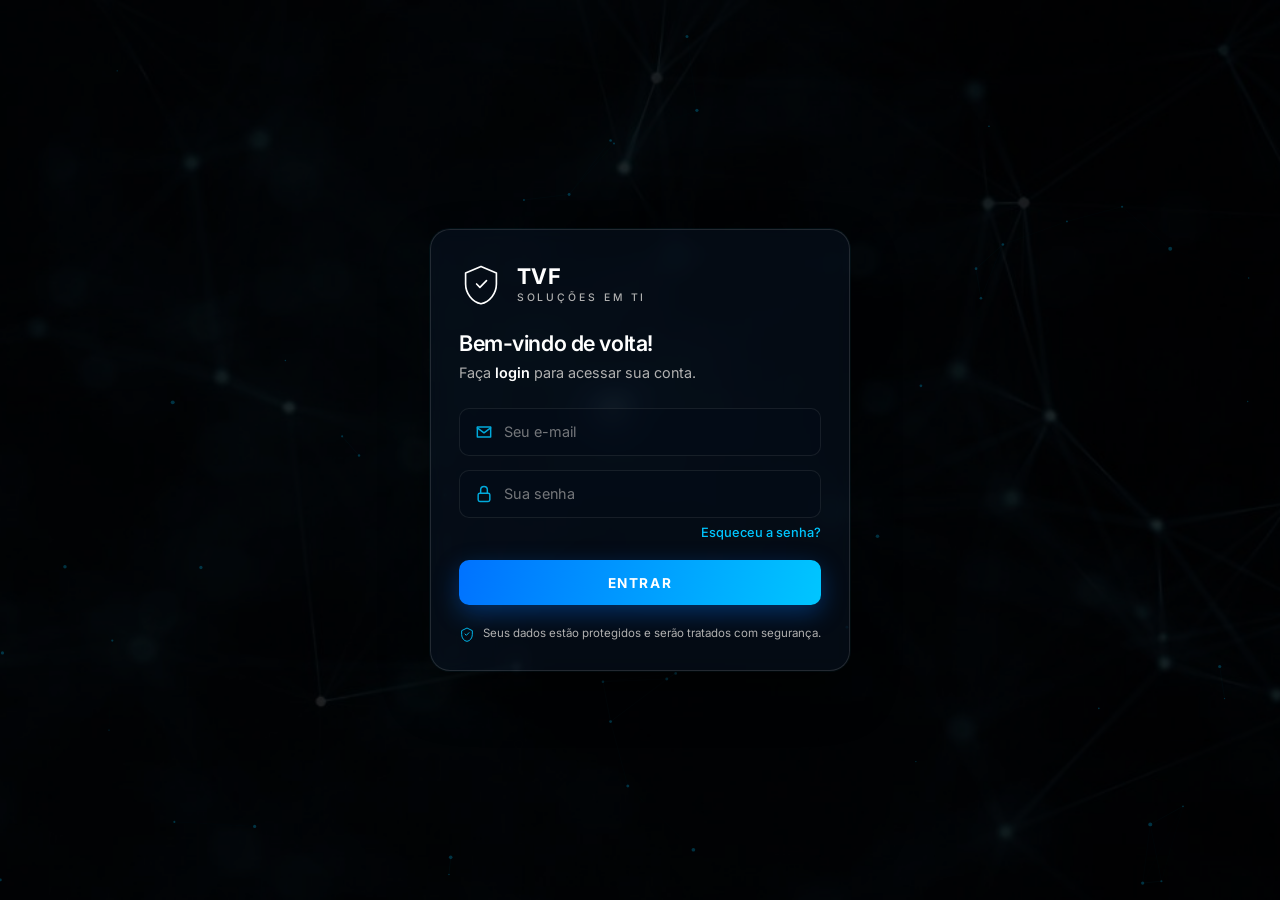
==== login/index.html @ 6c6b31e8 "nova página de login" ====
<!DOCTYPE html>
<html lang="pt-BR">
  <head>
    <meta charset="UTF-8" />
    <meta name="viewport" content="width=device-width, initial-scale=1.0" />
    <title>Login — TVF</title>
    <link rel="preconnect" href="https://fonts.googleapis.com" />
    <link rel="preconnect" href="https://fonts.gstatic.com" crossorigin />
    <link
      href="https://fonts.googleapis.com/css2?family=Inter:wght@400;500;600;700&display=swap"
      rel="stylesheet"
    />
    <link rel="stylesheet" href="style.css" />
  </head>
  <body>
    <div class="page">
      <div class="page__bg" aria-hidden="true">
        <div class="page__bg-image"></div>
        <div class="page__bg-overlay"></div>
        <canvas id="network-canvas" class="page__canvas"></canvas>
      </div>

      <main class="shell">
        <article class="card" id="login-card">
          <header class="card__brand">
            <div class="brand-mark" aria-hidden="true">
              <svg viewBox="0 0 40 40" fill="none" xmlns="http://www.w3.org/2000/svg">
                <path
                  d="M20 4L6 10v10c0 8.5 6 16.4 14 18 8-1.6 14-9.5 14-18V10L20 4z"
                  stroke="currentColor"
                  stroke-width="1.5"
                  stroke-linejoin="round"
                />
                <path
                  d="M16 20l3 3 6-6"
                  stroke="currentColor"
                  stroke-width="1.5"
                  stroke-linecap="round"
                  stroke-linejoin="round"
                />
              </svg>
            </div>
            <div class="brand-text">
              <span class="brand-text__title">TVF</span>
              <span class="brand-text__tag">Soluções em TI</span>
            </div>
          </header>

          <h1 class="card__title">Bem-vindo de volta!</h1>
          <p class="card__subtitle">
            Faça <strong>login</strong> para acessar sua conta.
          </p>

          <form class="form" id="login-form" novalidate>
            <label class="field">
              <span class="sr-only">E-mail</span>
              <span class="field__icon" aria-hidden="true">
                <svg viewBox="0 0 24 24" fill="none" stroke="currentColor" stroke-width="1.75">
                  <path d="M4 6h16v12H4V6z" stroke-linejoin="round" />
                  <path d="M4 7l8 6 8-6" stroke-linecap="round" stroke-linejoin="round" />
                </svg>
              </span>
              <input
                type="email"
                name="email"
                class="field__input"
                placeholder="Seu e-mail"
                autocomplete="email"
                required
              />
            </label>

            <div class="field-block">
              <label class="field">
                <span class="sr-only">Senha</span>
                <span class="field__icon" aria-hidden="true">
                  <svg viewBox="0 0 24 24" fill="none" stroke="currentColor" stroke-width="1.75">
                    <rect x="5" y="11" width="14" height="10" rx="2" />
                    <path d="M8 11V7a4 4 0 0 1 8 0v4" stroke-linecap="round" />
                  </svg>
                </span>
                <input
                  type="password"
                  name="password"
                  class="field__input"
                  placeholder="Sua senha"
                  autocomplete="current-password"
                  required
                />
              </label>
              <a href="#" class="link-forgot">Esqueceu a senha?</a>
            </div>

            <button type="submit" class="btn-submit">Entrar</button>
          </form>

          <p class="card__security">
            <span class="card__security-icon" aria-hidden="true">
              <svg viewBox="0 0 24 24" fill="none" stroke="currentColor" stroke-width="1.5">
                <path d="M12 3l8 4v6c0 5-3.5 9.5-8 10-4.5-.5-8-5-8-10V7l8-4z" stroke-linejoin="round" />
                <path d="M9 12l2 2 4-4" stroke-linecap="round" stroke-linejoin="round" />
              </svg>
            </span>
            Seus dados estão protegidos e serão tratados com segurança.
        </article>
      </main>
    </div>

    <script src="script.js"></script>
  </body>
</html>
---- login/style.css ----
/* —— Base —— */
*,
*::before,
*::after {
  box-sizing: border-box;
}

:root {
  --bg-deep: #0b1a2b;
  --accent: #00c6ff;
  --accent-2: #0072ff;
  --text: #ffffff;
  --text-muted: #b0b0b0;
  --glass: rgba(11, 26, 43, 0.42);
  --glass-border: rgba(255, 255, 255, 0.12);
  --input-bg: rgba(5, 12, 22, 0.55);
  --radius-card: 20px;
  --radius-input: 10px;
  --shadow-card: 0 24px 48px rgba(0, 0, 0, 0.45), 0 0 0 1px rgba(0, 198, 255, 0.06);
  font-family: "Inter", system-ui, -apple-system, sans-serif;
}

html {
  height: 100%;
}

body {
  margin: 0;
  min-height: 100%;
  color: var(--text);
  background: var(--bg-deep);
  -webkit-font-smoothing: antialiased;
}

.sr-only {
  position: absolute;
  width: 1px;
  height: 1px;
  padding: 0;
  margin: -1px;
  overflow: hidden;
  clip: rect(0, 0, 0, 0);
  white-space: nowrap;
  border: 0;
}

/* —— Page layout —— */
.page {
  position: relative;
  min-height: 100vh;
  min-height: 100dvh;
  display: flex;
  align-items: center;
  justify-content: center;
  padding: 1.25rem;
  overflow-x: hidden;
}

.page__bg {
  position: fixed;
  inset: 0;
  z-index: 0;
}

.page__bg-image {
  position: absolute;
  inset: 0;
  background-color: var(--bg-deep);
  background-image: url("assets/background.png");
  background-size: cover;
  background-position: center;
  background-repeat: no-repeat;
}

.page__bg-overlay {
  position: absolute;
  inset: 0;
  background: rgba(0, 0, 0, 0.6);
  pointer-events: none;
}

.page__canvas {
  position: absolute;
  inset: 0;
  width: 100%;
  height: 100%;
  display: block;
  pointer-events: none;
  opacity: 0.55;
}

.shell {
  position: relative;
  z-index: 1;
  width: 100%;
  max-width: 420px;
}

/* —— Card (glass) —— */
.card {
  background: var(--glass);
  backdrop-filter: blur(10px);
  -webkit-backdrop-filter: blur(10px);
  border-radius: var(--radius-card);
  border: 1px solid var(--glass-border);
  box-shadow: var(--shadow-card);
  padding: 2rem 1.75rem 1.75rem;
  animation: card-in 0.75s ease forwards;
  opacity: 0;
}

@keyframes card-in {
  from {
    opacity: 0;
    transform: translateY(14px);
  }
  to {
    opacity: 1;
    transform: translateY(0);
  }
}

.card__brand {
  display: flex;
  align-items: center;
  gap: 0.85rem;
  margin-bottom: 1.5rem;
}

.brand-mark {
  width: 44px;
  height: 44px;
  color: var(--text);
  flex-shrink: 0;
}

.brand-mark svg {
  width: 100%;
  height: 100%;
}

.brand-text {
  display: flex;
  flex-direction: column;
  gap: 0.15rem;
}

.brand-text__title {
  font-size: 1.35rem;
  font-weight: 700;
  letter-spacing: 0.04em;
  line-height: 1.1;
}

.brand-text__tag {
  font-size: 0.65rem;
  font-weight: 500;
  letter-spacing: 0.28em;
  text-transform: uppercase;
  color: var(--text-muted);
}

.card__title {
  margin: 0 0 0.4rem;
  font-size: 1.35rem;
  font-weight: 600;
  letter-spacing: -0.02em;
}

.card__subtitle {
  margin: 0 0 1.5rem;
  font-size: 0.9rem;
  color: var(--text-muted);
  line-height: 1.45;
}

.card__subtitle strong {
  color: var(--text);
  font-weight: 600;
}

/* —— Form —— */
.form {
  display: flex;
  flex-direction: column;
  gap: 0.9rem;
}

.field {
  display: flex;
  align-items: center;
  gap: 0.65rem;
  padding: 0 0.85rem;
  min-height: 48px;
  background: var(--input-bg);
  border: 1px solid rgba(255, 255, 255, 0.08);
  border-radius: var(--radius-input);
  transition: border-color 0.2s ease, box-shadow 0.2s ease;
}

.field:focus-within {
  border-color: rgba(0, 198, 255, 0.35);
  box-shadow: 0 0 0 3px rgba(0, 198, 255, 0.12);
}

.field__icon {
  flex-shrink: 0;
  width: 20px;
  height: 20px;
  color: var(--accent);
  opacity: 0.85;
}

.field__icon svg {
  width: 100%;
  height: 100%;
  display: block;
}

.field__input {
  flex: 1;
  min-width: 0;
  border: 0;
  background: transparent;
  color: var(--text);
  font: inherit;
  font-size: 0.9rem;
  padding: 0.65rem 0;
  outline: none;
}

.field__input::placeholder {
  color: rgba(176, 176, 176, 0.65);
}

.field-block {
  display: flex;
  flex-direction: column;
  gap: 0.45rem;
}

.field-block .field {
  width: 100%;
}

.link-forgot {
  align-self: flex-end;
  font-size: 0.8rem;
  color: var(--accent);
  text-decoration: none;
  font-weight: 500;
  transition: opacity 0.2s ease, color 0.2s ease;
}

.link-forgot:hover {
  color: #33d4ff;
  text-decoration: underline;
}

.btn-submit {
  margin-top: 0.35rem;
  width: 100%;
  border: 0;
  border-radius: var(--radius-input);
  padding: 0.9rem 1rem;
  font: inherit;
  font-size: 0.85rem;
  font-weight: 700;
  letter-spacing: 0.12em;
  text-transform: uppercase;
  color: #fff;
  cursor: pointer;
  background: linear-gradient(105deg, var(--accent-2) 0%, var(--accent) 100%);
  box-shadow: 0 8px 24px rgba(0, 114, 255, 0.35);
  transition: transform 0.2s ease, box-shadow 0.2s ease, filter 0.2s ease;
}

.btn-submit:hover {
  transform: translateY(-2px);
  filter: brightness(1.08);
  box-shadow: 0 12px 32px rgba(0, 198, 255, 0.4);
}

.btn-submit:active {
  transform: translateY(0);
}

.btn-submit:focus-visible {
  outline: 2px solid var(--accent);
  outline-offset: 3px;
}

/* —— Security & footer —— */
.card__security {
  display: flex;
  align-items: flex-start;
  gap: 0.5rem;
  margin: 1.25rem 0 0;
  font-size: 0.72rem;
  line-height: 1.45;
  color: var(--text-muted);
}

.card__security-icon {
  flex-shrink: 0;
  width: 16px;
  height: 16px;
  color: var(--accent);
  margin-top: 0.05rem;
  opacity: 0.9;
}

.card__security-icon svg {
  width: 100%;
  height: 100%;
  display: block;
}

.card__footer {
  margin-top: 1.35rem;
  padding-top: 1.25rem;
  border-top: 1px solid rgba(255, 255, 255, 0.08);
  font-size: 0.85rem;
  color: var(--text-muted);
  text-align: center;
}

.card__footer .link-signup {
  margin-left: 0.25rem;
  color: var(--accent);
  font-weight: 600;
  text-decoration: underline;
  text-underline-offset: 3px;
}

.card__footer .link-signup:hover {
  color: #33d4ff;
}

/* —— Responsivo —— */
@media (max-width: 480px) {
  .card {
    padding: 1.5rem 1.25rem 1.35rem;
  }

  .card__title {
    font-size: 1.2rem;
  }

  .brand-text__title {
    font-size: 1.2rem;
  }
}

@media (min-width: 1366px) {
  .shell {
    max-width: 440px;
  }
}

@media (prefers-reduced-motion: reduce) {
  .card {
    animation: none;
    opacity: 1;
  }

  .btn-submit {
    transition: none;
  }

  .btn-submit:hover {
    transform: none;
  }
}
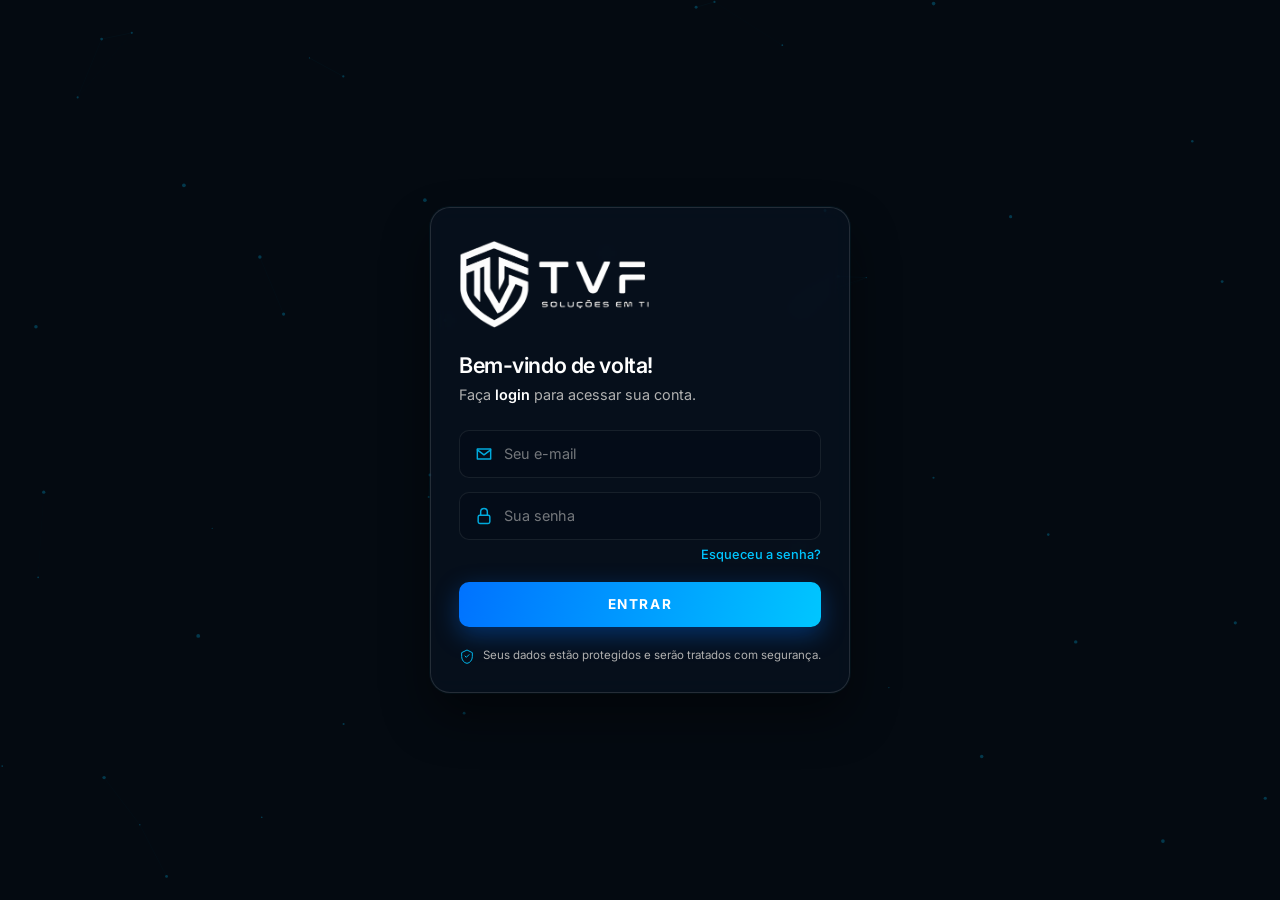
==== commit 7757a2ea: "adicionado página de abertura de  chamados" ====
--- a/login/index.html
+++ b/login/index.html
@@ -23,27 +23,7 @@
       <main class="shell">
         <article class="card" id="login-card">
           <header class="card__brand">
-            <div class="brand-mark" aria-hidden="true">
-              <svg viewBox="0 0 40 40" fill="none" xmlns="http://www.w3.org/2000/svg">
-                <path
-                  d="M20 4L6 10v10c0 8.5 6 16.4 14 18 8-1.6 14-9.5 14-18V10L20 4z"
-                  stroke="currentColor"
-                  stroke-width="1.5"
-                  stroke-linejoin="round"
-                />
-                <path
-                  d="M16 20l3 3 6-6"
-                  stroke="currentColor"
-                  stroke-width="1.5"
-                  stroke-linecap="round"
-                  stroke-linejoin="round"
-                />
-              </svg>
-            </div>
-            <div class="brand-text">
-              <span class="brand-text__title">TVF</span>
-              <span class="brand-text__tag">Soluções em TI</span>
-            </div>
+            <img src="../assets/logo.png" alt="TVF Soluções em TI" class="brand-logo" />
           </header>
 
           <h1 class="card__title">Bem-vindo de volta!</h1>
--- a/login/style.css
+++ b/login/style.css
@@ -123,41 +123,13 @@
 .card__brand {
   display: flex;
   align-items: center;
-  gap: 0.85rem;
   margin-bottom: 1.5rem;
 }
 
-.brand-mark {
-  width: 44px;
-  height: 44px;
-  color: var(--text);
-  flex-shrink: 0;
-}
-
-.brand-mark svg {
-  width: 100%;
-  height: 100%;
-}
-
-.brand-text {
-  display: flex;
-  flex-direction: column;
-  gap: 0.15rem;
-}
-
-.brand-text__title {
-  font-size: 1.35rem;
-  font-weight: 700;
-  letter-spacing: 0.04em;
-  line-height: 1.1;
-}
-
-.brand-text__tag {
-  font-size: 0.65rem;
-  font-weight: 500;
-  letter-spacing: 0.28em;
-  text-transform: uppercase;
-  color: var(--text-muted);
+.brand-logo {
+  display: block;
+  width: clamp(9.5rem, 26vw, 12.2rem);
+  height: auto;
 }
 
 .card__title {
@@ -347,8 +319,8 @@
     font-size: 1.2rem;
   }
 
-  .brand-text__title {
-    font-size: 1.2rem;
+  .brand-logo {
+    width: clamp(8.4rem, 45vw, 10.6rem);
   }
 }
 
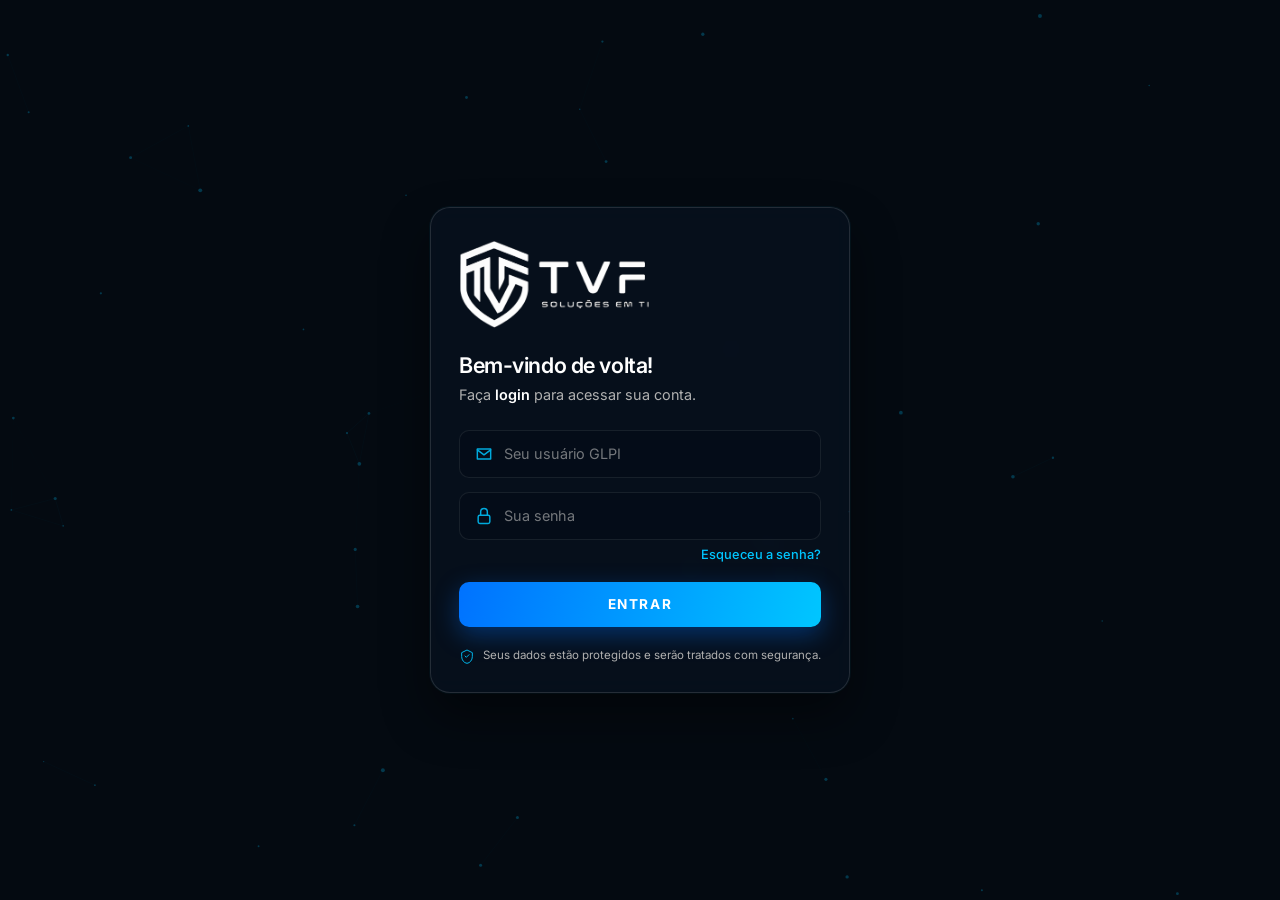
==== commit eb72ebf2: "algumas correções" ====
--- a/login/index.html
+++ b/login/index.html
@@ -32,8 +32,10 @@
           </p>
 
           <form class="form" id="login-form" novalidate>
+            <p class="form-feedback" id="login-feedback" role="alert" aria-live="polite" hidden></p>
+
             <label class="field">
-              <span class="sr-only">E-mail</span>
+              <span class="sr-only">Usuário</span>
               <span class="field__icon" aria-hidden="true">
                 <svg viewBox="0 0 24 24" fill="none" stroke="currentColor" stroke-width="1.75">
                   <path d="M4 6h16v12H4V6z" stroke-linejoin="round" />
@@ -41,11 +43,11 @@
                 </svg>
               </span>
               <input
-                type="email"
-                name="email"
+                type="text"
+                name="login"
                 class="field__input"
-                placeholder="Seu e-mail"
-                autocomplete="email"
+                placeholder="Seu usuário GLPI"
+                autocomplete="username"
                 required
               />
             </label>
@@ -71,7 +73,7 @@
               <a href="#" class="link-forgot">Esqueceu a senha?</a>
             </div>
 
-            <button type="submit" class="btn-submit">Entrar</button>
+            <button type="submit" class="btn-submit" id="login-submit">Entrar</button>
           </form>
 
           <p class="card__security">
@@ -82,10 +84,13 @@
               </svg>
             </span>
             Seus dados estão protegidos e serão tratados com segurança.
+          </p>
         </article>
       </main>
     </div>
 
+    <script src="../assets/js/api-client.js"></script>
+    <script src="login-auth.js"></script>
     <script src="script.js"></script>
   </body>
 </html>
--- a/login/style.css
+++ b/login/style.css
@@ -288,6 +288,31 @@
   display: block;
 }
 
+.form-feedback {
+  margin: 0 0 0.75rem;
+  font-size: 0.78rem;
+  line-height: 1.45;
+  color: #ffb4b4;
+}
+
+.form-feedback[hidden] {
+  display: none;
+}
+
+.form-feedback:not([hidden]) {
+  display: block;
+  padding: 0.55rem 0.75rem;
+  border-radius: var(--radius-input);
+  border: 1px solid rgba(255, 120, 120, 0.35);
+  background: rgba(80, 12, 12, 0.35);
+}
+
+.btn-submit:disabled {
+  opacity: 0.65;
+  cursor: not-allowed;
+  transform: none;
+}
+
 .card__footer {
   margin-top: 1.35rem;
   padding-top: 1.25rem;
